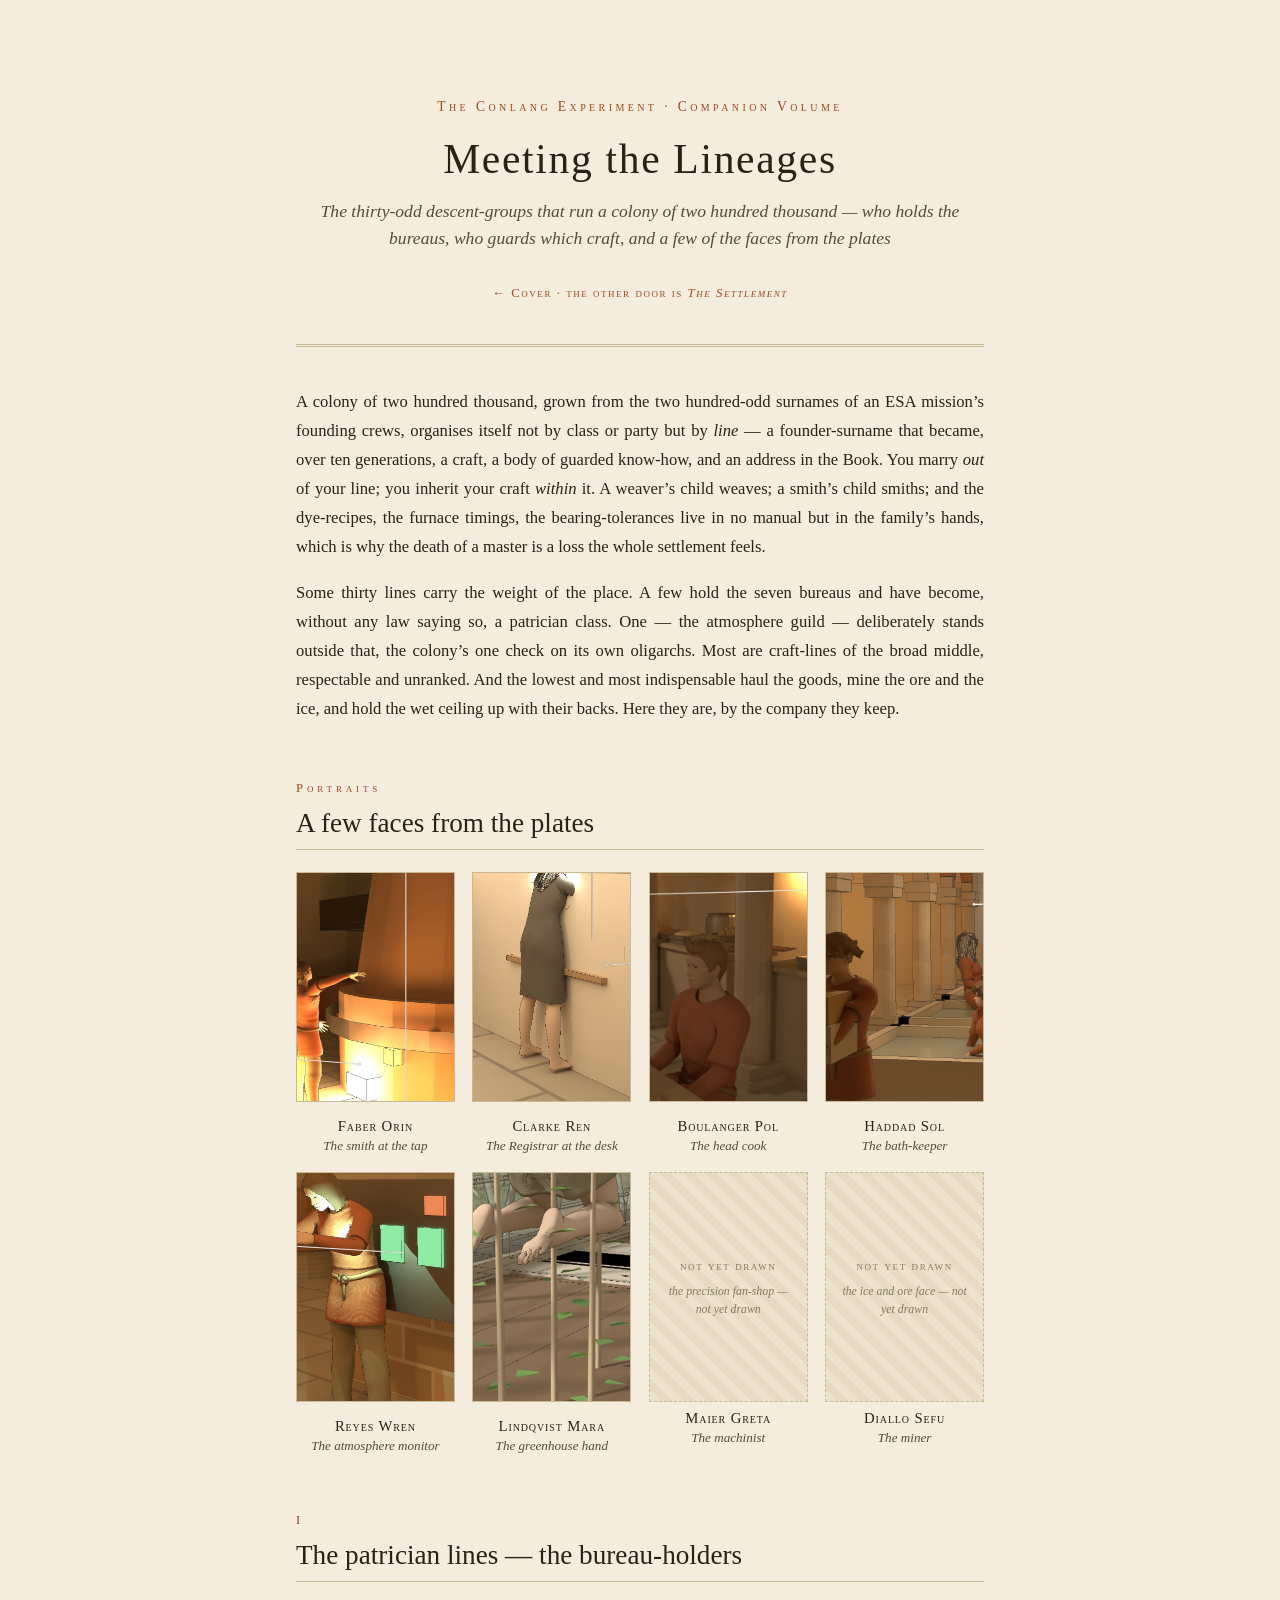
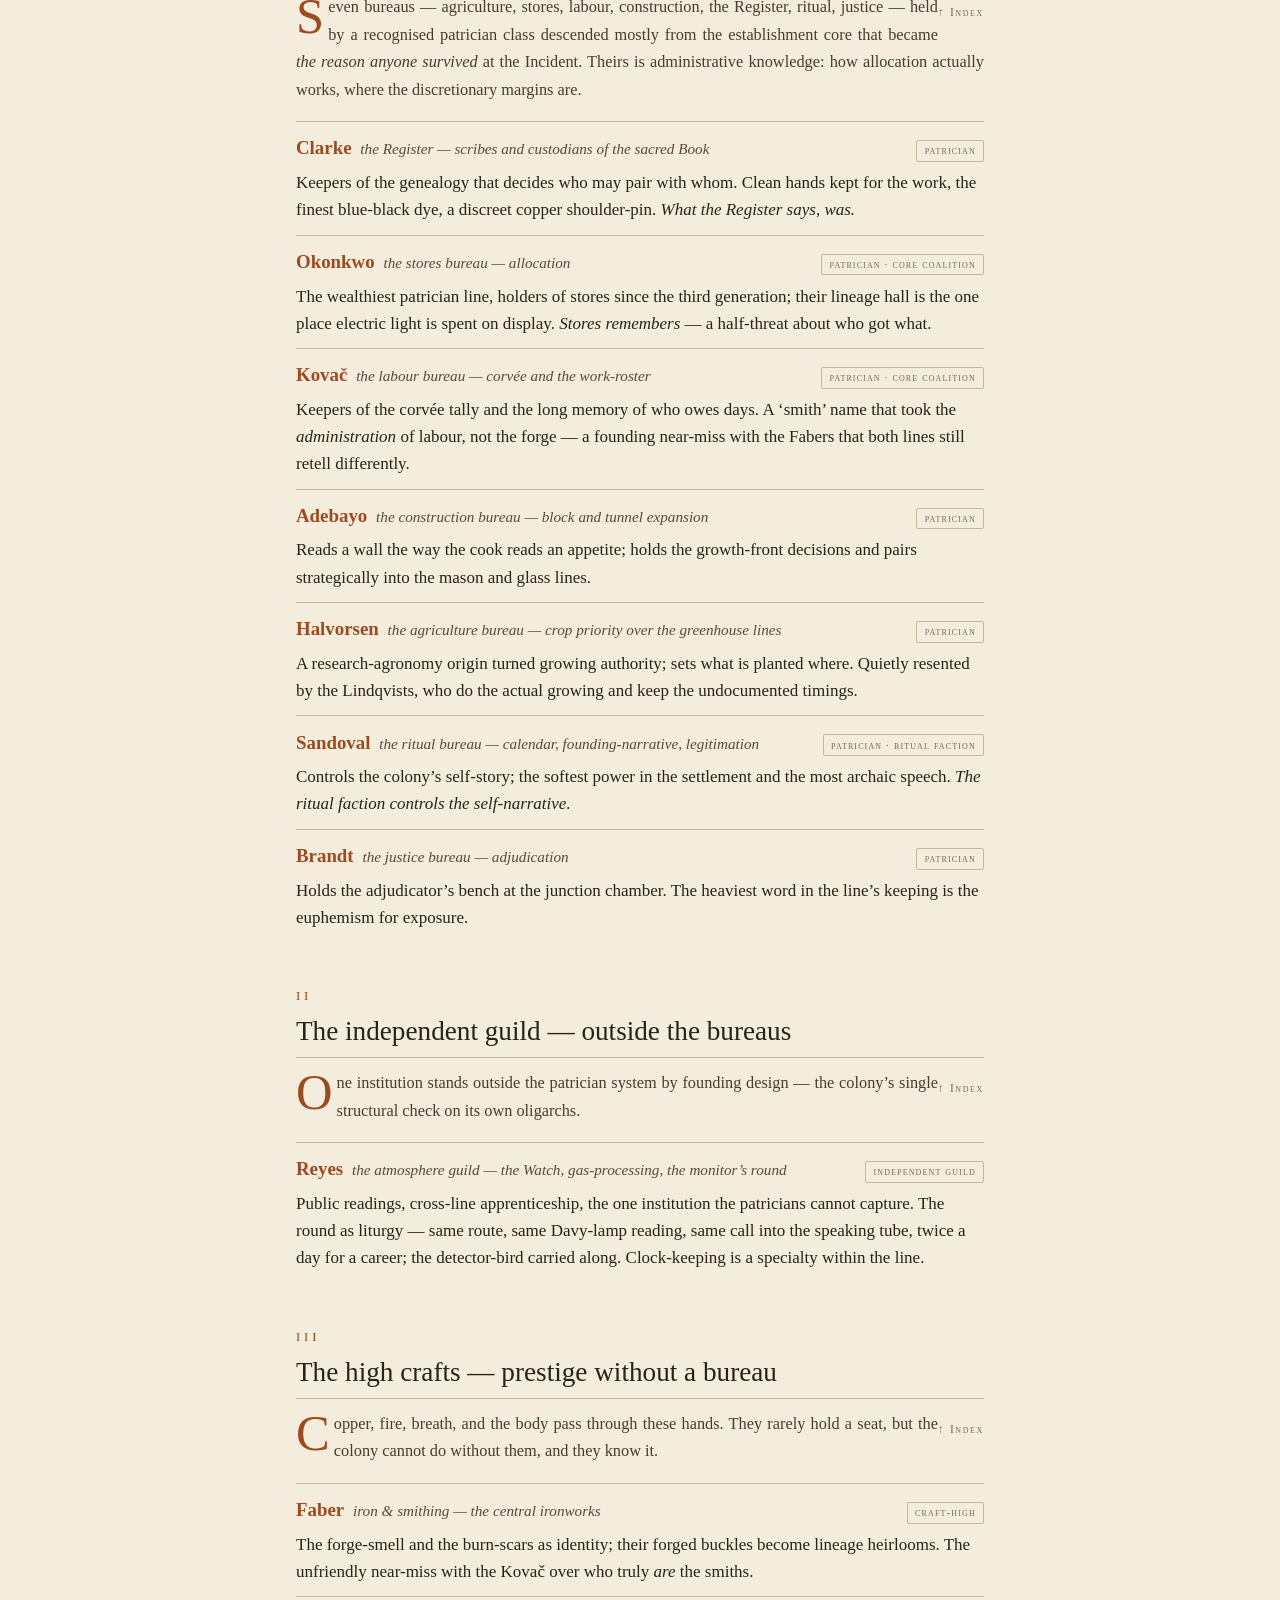
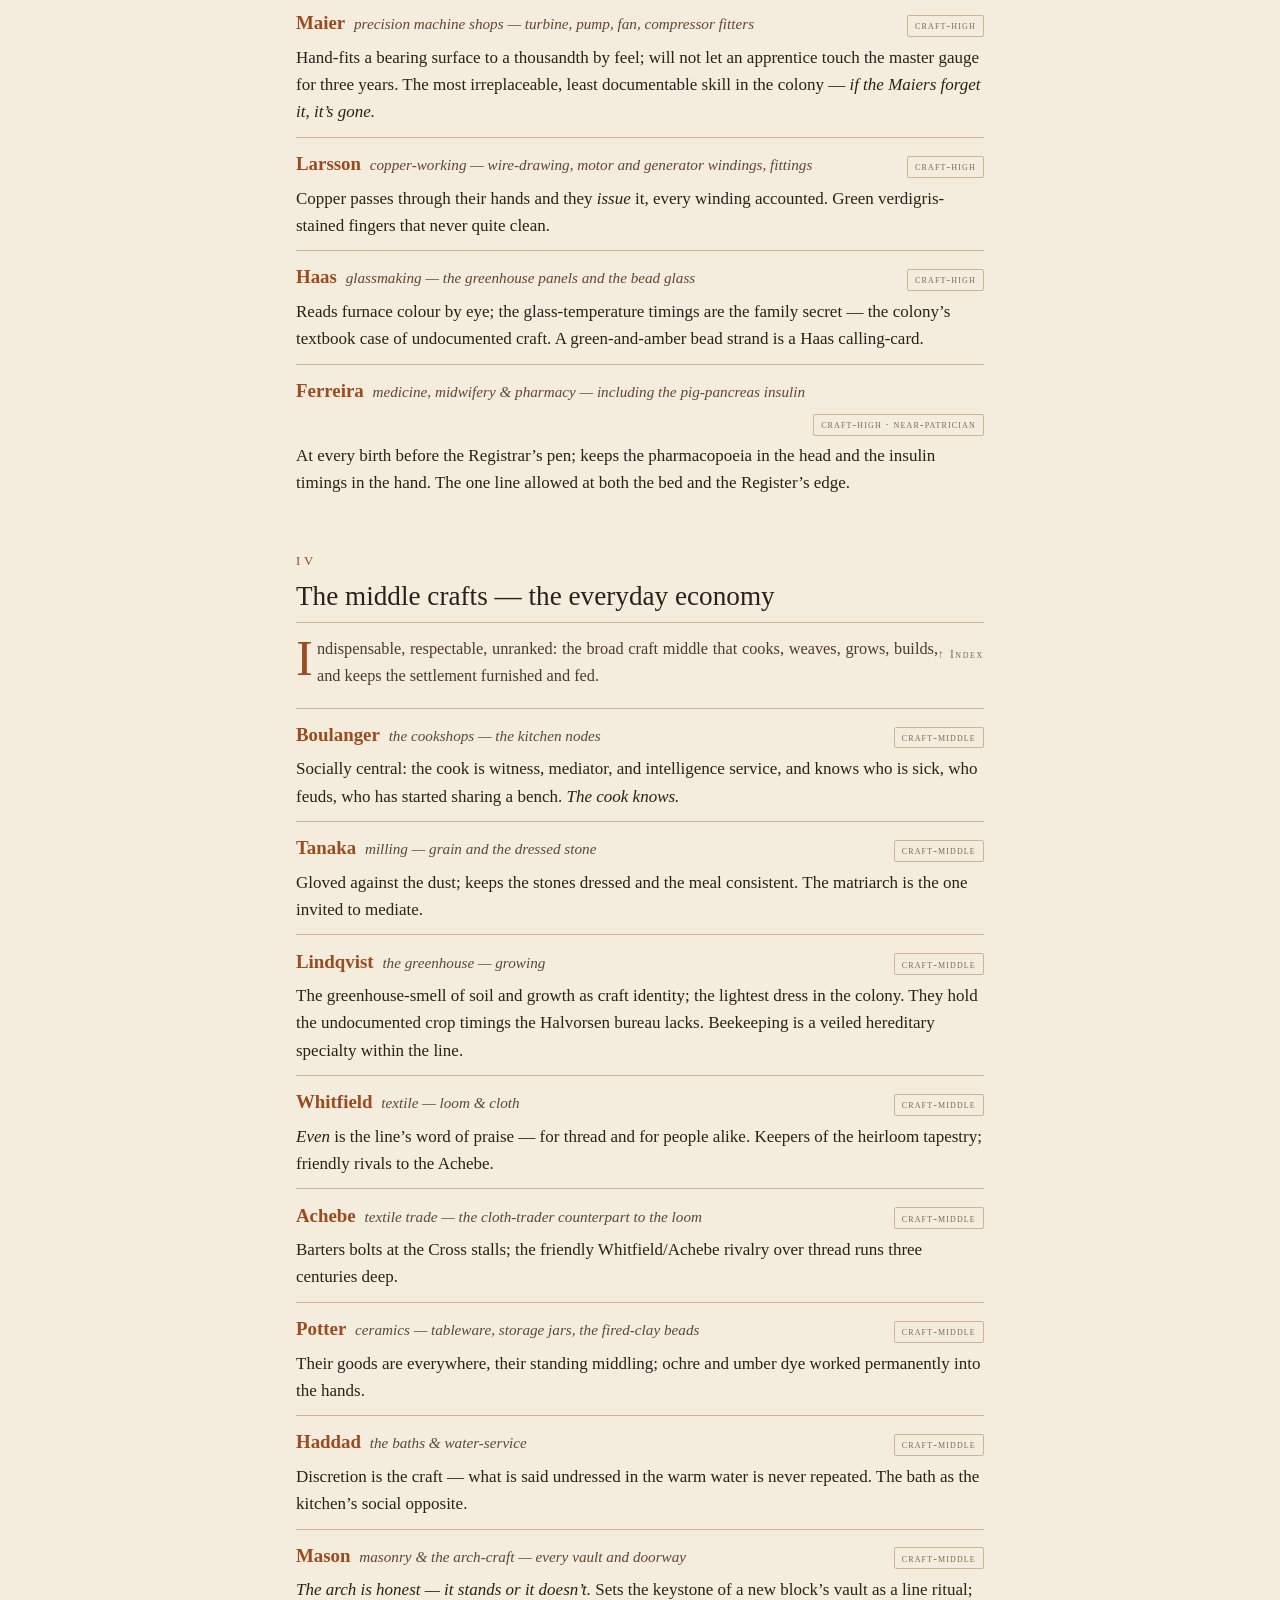
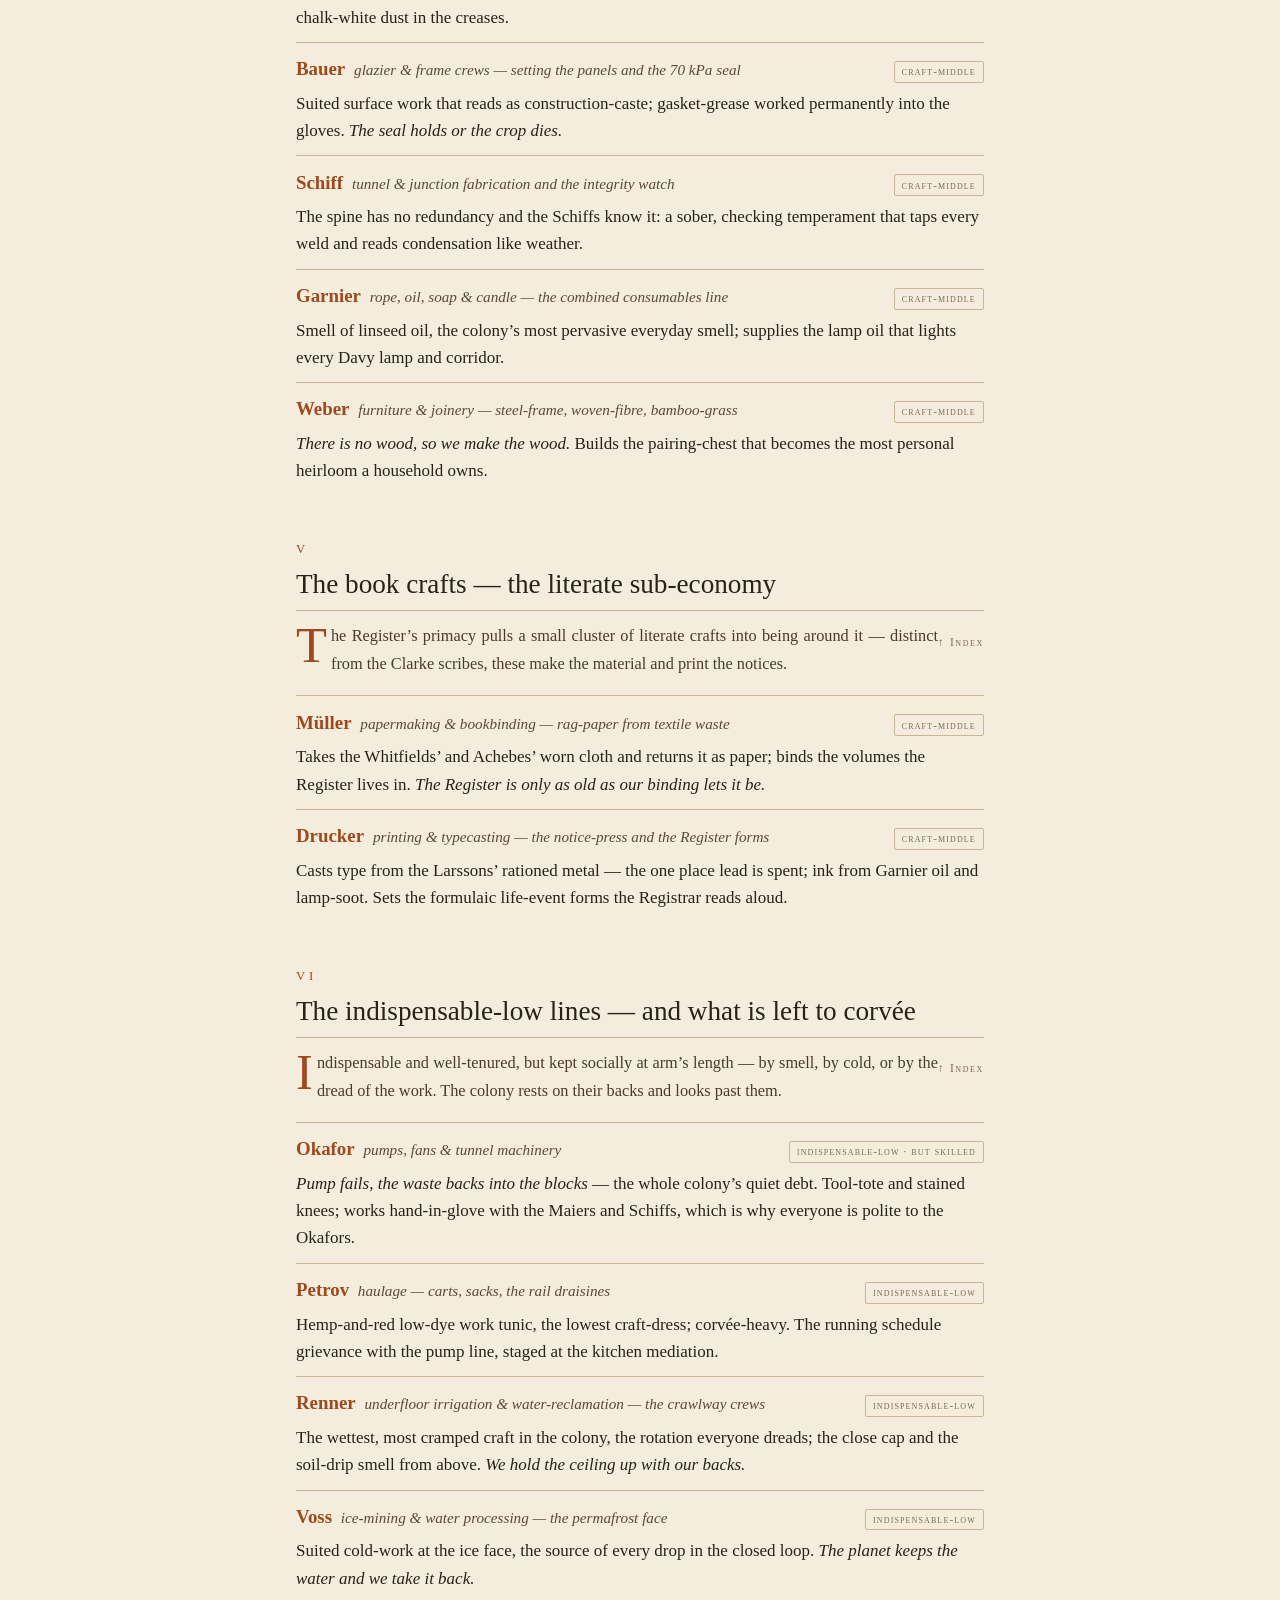
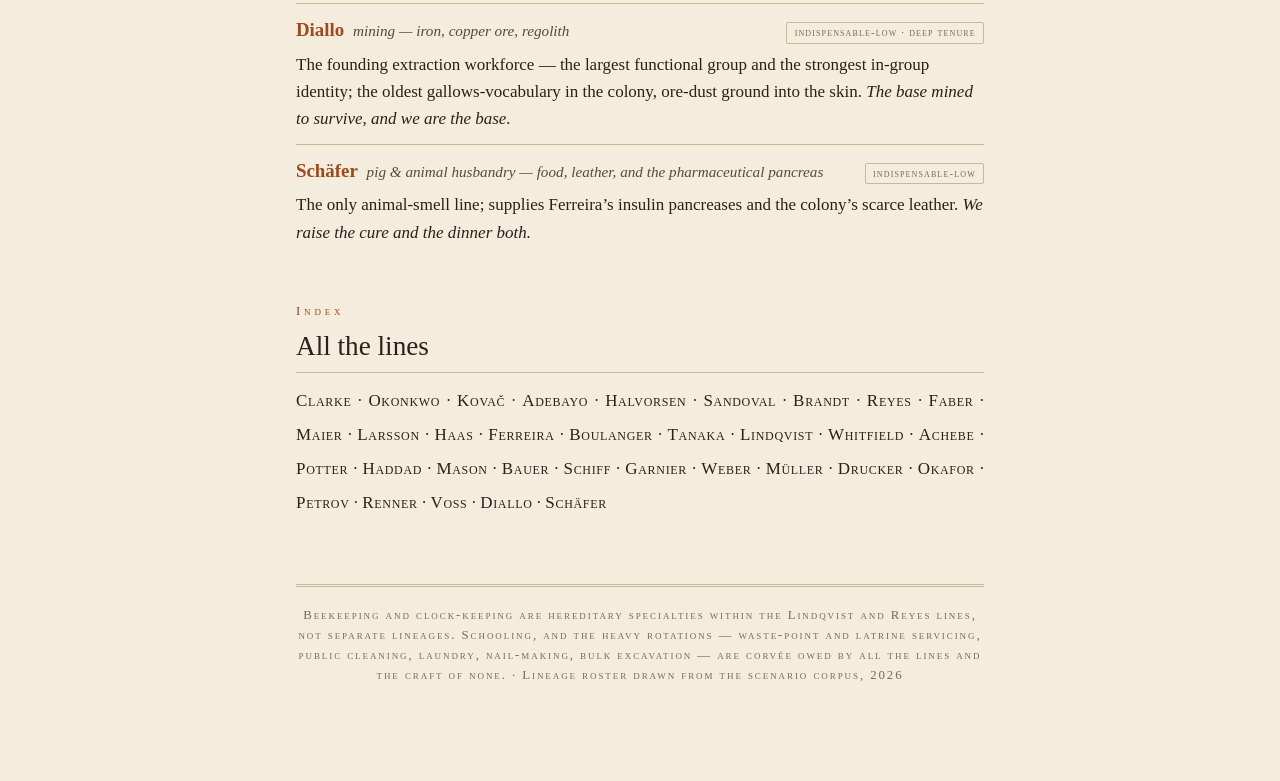
==== lineages.html @ 7b722fbc "Publish companion volume from lang-experiment@c552abb07cc1bf0b703e658036f8026e878c9de9 bclewis1/lang" ====
<!DOCTYPE html>
<html lang="en">
<head>
<meta charset="utf-8">
<meta name="viewport" content="width=device-width, initial-scale=1">
<title>Meeting the Lineages</title>
<link rel="stylesheet" href="style.css">
</head>
<body>
<div class="book">
<header class="titlepage">
  <div class="series">The Conlang Experiment · Companion Volume</div>
  <h1>Meeting the Lineages</h1>
  <div class="subtitle">The thirty-odd descent-groups that run a colony of two hundred thousand — who holds the bureaus, who guards which craft, and a few of the faces from the plates</div>
  <div class="imprint"><a class="backtop-inline" href="index.html">&larr; Cover · the other door is <em>The Settlement</em></a></div>
</header>
<div class="lin-intro"><p>A colony of two hundred thousand, grown from the two hundred-odd surnames of an
ESA mission&rsquo;s founding crews, organises itself not by class or party but by
<em>line</em> — a founder-surname that became, over ten generations, a craft, a body of
guarded know-how, and an address in the Book. You marry <em>out</em> of your line; you
inherit your craft <em>within</em> it. A weaver&rsquo;s child weaves; a smith&rsquo;s child smiths;
and the dye-recipes, the furnace timings, the bearing-tolerances live in no manual
but in the family&rsquo;s hands, which is why the death of a master is a loss the whole
settlement feels.</p>
<p>Some thirty lines carry the weight of the place. A few hold the seven bureaus and
have become, without any law saying so, a patrician class. One — the atmosphere
guild — deliberately stands outside that, the colony&rsquo;s one check on its own
oligarchs. Most are craft-lines of the broad middle, respectable and unranked. And
the lowest and most indispensable haul the goods, mine the ore and the ice, and
hold the wet ceiling up with their backs. Here they are, by the company they keep.</p></div>
<h2 class="chapter" id="featured"><span class="chno">Portraits</span>
A few faces from the plates</h2>
<div class="portrait-grid">
  <figure class="portrait">
    <img src="plates/port_faber.jpg" alt="Faber Orin">
    <figcaption><span class="pname">Faber Orin</span>The smith at the tap</figcaption>
  </figure>
  <figure class="portrait">
    <img src="plates/port_clarke.jpg" alt="Clarke Ren">
    <figcaption><span class="pname">Clarke Ren</span>The Registrar at the desk</figcaption>
  </figure>
  <figure class="portrait">
    <img src="plates/port_boulanger.jpg" alt="Boulanger Pol">
    <figcaption><span class="pname">Boulanger Pol</span>The head cook</figcaption>
  </figure>
  <figure class="portrait">
    <img src="plates/port_haddad.jpg" alt="Haddad Sol">
    <figcaption><span class="pname">Haddad Sol</span>The bath-keeper</figcaption>
  </figure>
  <figure class="portrait">
    <img src="plates/port_reyes.jpg" alt="Reyes Wren">
    <figcaption><span class="pname">Reyes Wren</span>The atmosphere monitor</figcaption>
  </figure>
  <figure class="portrait">
    <img src="plates/port_lindqvist.jpg" alt="Lindqvist Mara">
    <figcaption><span class="pname">Lindqvist Mara</span>The greenhouse hand</figcaption>
  </figure>
  <figure class="portrait">
    <div class="portrait-pending">not yet drawn<span>the precision fan-shop — not yet drawn</span></div>
    <figcaption><span class="pname">Maier Greta</span>The machinist</figcaption>
  </figure>
  <figure class="portrait">
    <div class="portrait-pending">not yet drawn<span>the ice and ore face — not yet drawn</span></div>
    <figcaption><span class="pname">Diallo Sefu</span>The miner</figcaption>
  </figure>
</div>
<h2 class="chapter" id="patrician"><span class="chno">I</span>
The patrician lines — the bureau-holders</h2>
<a class="backtop" href="#contents-lin">&uarr; Index</a>
<p class="lede">Seven bureaus — agriculture, stores, labour, construction, the Register, ritual, justice — held by a recognised patrician class descended mostly from the establishment core that became <em>the reason anyone survived</em> at the Incident. Theirs is administrative knowledge: how allocation actually works, where the discretionary margins are.</p>
<dl class="lineages">
  <dt><span class="lin-name">Clarke</span>
  <span class="lin-craft">the Register — scribes and custodians of the sacred Book</span><span class="lin-standing">patrician</span></dt>
  <dd>Keepers of the genealogy that decides who may pair with whom. Clean hands kept for the work, the finest blue-black dye, a discreet copper shoulder-pin. <em>What the Register says, was.</em></dd>
  <dt><span class="lin-name">Okonkwo</span>
  <span class="lin-craft">the stores bureau — allocation</span><span class="lin-standing">patrician · core coalition</span></dt>
  <dd>The wealthiest patrician line, holders of stores since the third generation; their lineage hall is the one place electric light is spent on display. <em>Stores remembers</em> — a half-threat about who got what.</dd>
  <dt><span class="lin-name">Kovač</span>
  <span class="lin-craft">the labour bureau — corvée and the work-roster</span><span class="lin-standing">patrician · core coalition</span></dt>
  <dd>Keepers of the corvée tally and the long memory of who owes days. A &lsquo;smith&rsquo; name that took the <em>administration</em> of labour, not the forge — a founding near-miss with the Fabers that both lines still retell differently.</dd>
  <dt><span class="lin-name">Adebayo</span>
  <span class="lin-craft">the construction bureau — block and tunnel expansion</span><span class="lin-standing">patrician</span></dt>
  <dd>Reads a wall the way the cook reads an appetite; holds the growth-front decisions and pairs strategically into the mason and glass lines.</dd>
  <dt><span class="lin-name">Halvorsen</span>
  <span class="lin-craft">the agriculture bureau — crop priority over the greenhouse lines</span><span class="lin-standing">patrician</span></dt>
  <dd>A research-agronomy origin turned growing authority; sets what is planted where. Quietly resented by the Lindqvists, who do the actual growing and keep the undocumented timings.</dd>
  <dt><span class="lin-name">Sandoval</span>
  <span class="lin-craft">the ritual bureau — calendar, founding-narrative, legitimation</span><span class="lin-standing">patrician · ritual faction</span></dt>
  <dd>Controls the colony&rsquo;s self-story; the softest power in the settlement and the most archaic speech. <em>The ritual faction controls the self-narrative.</em></dd>
  <dt><span class="lin-name">Brandt</span>
  <span class="lin-craft">the justice bureau — adjudication</span><span class="lin-standing">patrician</span></dt>
  <dd>Holds the adjudicator&rsquo;s bench at the junction chamber. The heaviest word in the line&rsquo;s keeping is the euphemism for exposure.</dd>
</dl>
<h2 class="chapter" id="guild"><span class="chno">II</span>
The independent guild — outside the bureaus</h2>
<a class="backtop" href="#contents-lin">&uarr; Index</a>
<p class="lede">One institution stands outside the patrician system by founding design — the colony&rsquo;s single structural check on its own oligarchs.</p>
<dl class="lineages">
  <dt><span class="lin-name">Reyes</span>
  <span class="lin-craft">the atmosphere guild — the Watch, gas-processing, the monitor&rsquo;s round</span><span class="lin-standing">independent guild</span></dt>
  <dd>Public readings, cross-line apprenticeship, the one institution the patricians cannot capture. The round as liturgy — same route, same Davy-lamp reading, same call into the speaking tube, twice a day for a career; the detector-bird carried along. Clock-keeping is a specialty within the line.</dd>
</dl>
<h2 class="chapter" id="high"><span class="chno">III</span>
The high crafts — prestige without a bureau</h2>
<a class="backtop" href="#contents-lin">&uarr; Index</a>
<p class="lede">Copper, fire, breath, and the body pass through these hands. They rarely hold a seat, but the colony cannot do without them, and they know it.</p>
<dl class="lineages">
  <dt><span class="lin-name">Faber</span>
  <span class="lin-craft">iron &amp; smithing — the central ironworks</span><span class="lin-standing">craft-high</span></dt>
  <dd>The forge-smell and the burn-scars as identity; their forged buckles become lineage heirlooms. The unfriendly near-miss with the Kovač over who truly <em>are</em> the smiths.</dd>
  <dt><span class="lin-name">Maier</span>
  <span class="lin-craft">precision machine shops — turbine, pump, fan, compressor fitters</span><span class="lin-standing">craft-high</span></dt>
  <dd>Hand-fits a bearing surface to a thousandth by feel; will not let an apprentice touch the master gauge for three years. The most irreplaceable, least documentable skill in the colony — <em>if the Maiers forget it, it&rsquo;s gone.</em></dd>
  <dt><span class="lin-name">Larsson</span>
  <span class="lin-craft">copper-working — wire-drawing, motor and generator windings, fittings</span><span class="lin-standing">craft-high</span></dt>
  <dd>Copper passes through their hands and they <em>issue</em> it, every winding accounted. Green verdigris-stained fingers that never quite clean.</dd>
  <dt><span class="lin-name">Haas</span>
  <span class="lin-craft">glassmaking — the greenhouse panels and the bead glass</span><span class="lin-standing">craft-high</span></dt>
  <dd>Reads furnace colour by eye; the glass-temperature timings are the family secret — the colony&rsquo;s textbook case of undocumented craft. A green-and-amber bead strand is a Haas calling-card.</dd>
  <dt><span class="lin-name">Ferreira</span>
  <span class="lin-craft">medicine, midwifery &amp; pharmacy — including the pig-pancreas insulin</span><span class="lin-standing">craft-high · near-patrician</span></dt>
  <dd>At every birth before the Registrar&rsquo;s pen; keeps the pharmacopoeia in the head and the insulin timings in the hand. The one line allowed at both the bed and the Register&rsquo;s edge.</dd>
</dl>
<h2 class="chapter" id="middle"><span class="chno">IV</span>
The middle crafts — the everyday economy</h2>
<a class="backtop" href="#contents-lin">&uarr; Index</a>
<p class="lede">Indispensable, respectable, unranked: the broad craft middle that cooks, weaves, grows, builds, and keeps the settlement furnished and fed.</p>
<dl class="lineages">
  <dt><span class="lin-name">Boulanger</span>
  <span class="lin-craft">the cookshops — the kitchen nodes</span><span class="lin-standing">craft-middle</span></dt>
  <dd>Socially central: the cook is witness, mediator, and intelligence service, and knows who is sick, who feuds, who has started sharing a bench. <em>The cook knows.</em></dd>
  <dt><span class="lin-name">Tanaka</span>
  <span class="lin-craft">milling — grain and the dressed stone</span><span class="lin-standing">craft-middle</span></dt>
  <dd>Gloved against the dust; keeps the stones dressed and the meal consistent. The matriarch is the one invited to mediate.</dd>
  <dt><span class="lin-name">Lindqvist</span>
  <span class="lin-craft">the greenhouse — growing</span><span class="lin-standing">craft-middle</span></dt>
  <dd>The greenhouse-smell of soil and growth as craft identity; the lightest dress in the colony. They hold the undocumented crop timings the Halvorsen bureau lacks. Beekeeping is a veiled hereditary specialty within the line.</dd>
  <dt><span class="lin-name">Whitfield</span>
  <span class="lin-craft">textile — loom &amp; cloth</span><span class="lin-standing">craft-middle</span></dt>
  <dd><em>Even</em> is the line&rsquo;s word of praise — for thread and for people alike. Keepers of the heirloom tapestry; friendly rivals to the Achebe.</dd>
  <dt><span class="lin-name">Achebe</span>
  <span class="lin-craft">textile trade — the cloth-trader counterpart to the loom</span><span class="lin-standing">craft-middle</span></dt>
  <dd>Barters bolts at the Cross stalls; the friendly Whitfield/Achebe rivalry over thread runs three centuries deep.</dd>
  <dt><span class="lin-name">Potter</span>
  <span class="lin-craft">ceramics — tableware, storage jars, the fired-clay beads</span><span class="lin-standing">craft-middle</span></dt>
  <dd>Their goods are everywhere, their standing middling; ochre and umber dye worked permanently into the hands.</dd>
  <dt><span class="lin-name">Haddad</span>
  <span class="lin-craft">the baths &amp; water-service</span><span class="lin-standing">craft-middle</span></dt>
  <dd>Discretion is the craft — what is said undressed in the warm water is never repeated. The bath as the kitchen&rsquo;s social opposite.</dd>
  <dt><span class="lin-name">Mason</span>
  <span class="lin-craft">masonry &amp; the arch-craft — every vault and doorway</span><span class="lin-standing">craft-middle</span></dt>
  <dd><em>The arch is honest — it stands or it doesn&rsquo;t.</em> Sets the keystone of a new block&rsquo;s vault as a line ritual; chalk-white dust in the creases.</dd>
  <dt><span class="lin-name">Bauer</span>
  <span class="lin-craft">glazier &amp; frame crews — setting the panels and the 70 kPa seal</span><span class="lin-standing">craft-middle</span></dt>
  <dd>Suited surface work that reads as construction-caste; gasket-grease worked permanently into the gloves. <em>The seal holds or the crop dies.</em></dd>
  <dt><span class="lin-name">Schiff</span>
  <span class="lin-craft">tunnel &amp; junction fabrication and the integrity watch</span><span class="lin-standing">craft-middle</span></dt>
  <dd>The spine has no redundancy and the Schiffs know it: a sober, checking temperament that taps every weld and reads condensation like weather.</dd>
  <dt><span class="lin-name">Garnier</span>
  <span class="lin-craft">rope, oil, soap &amp; candle — the combined consumables line</span><span class="lin-standing">craft-middle</span></dt>
  <dd>Smell of linseed oil, the colony&rsquo;s most pervasive everyday smell; supplies the lamp oil that lights every Davy lamp and corridor.</dd>
  <dt><span class="lin-name">Weber</span>
  <span class="lin-craft">furniture &amp; joinery — steel-frame, woven-fibre, bamboo-grass</span><span class="lin-standing">craft-middle</span></dt>
  <dd><em>There is no wood, so we make the wood.</em> Builds the pairing-chest that becomes the most personal heirloom a household owns.</dd>
</dl>
<h2 class="chapter" id="book"><span class="chno">V</span>
The book crafts — the literate sub-economy</h2>
<a class="backtop" href="#contents-lin">&uarr; Index</a>
<p class="lede">The Register&rsquo;s primacy pulls a small cluster of literate crafts into being around it — distinct from the Clarke scribes, these make the material and print the notices.</p>
<dl class="lineages">
  <dt><span class="lin-name">Müller</span>
  <span class="lin-craft">papermaking &amp; bookbinding — rag-paper from textile waste</span><span class="lin-standing">craft-middle</span></dt>
  <dd>Takes the Whitfields&rsquo; and Achebes&rsquo; worn cloth and returns it as paper; binds the volumes the Register lives in. <em>The Register is only as old as our binding lets it be.</em></dd>
  <dt><span class="lin-name">Drucker</span>
  <span class="lin-craft">printing &amp; typecasting — the notice-press and the Register forms</span><span class="lin-standing">craft-middle</span></dt>
  <dd>Casts type from the Larssons&rsquo; rationed metal — the one place lead is spent; ink from Garnier oil and lamp-soot. Sets the formulaic life-event forms the Registrar reads aloud.</dd>
</dl>
<h2 class="chapter" id="low"><span class="chno">VI</span>
The indispensable-low lines — and what is left to corvée</h2>
<a class="backtop" href="#contents-lin">&uarr; Index</a>
<p class="lede">Indispensable and well-tenured, but kept socially at arm&rsquo;s length — by smell, by cold, or by the dread of the work. The colony rests on their backs and looks past them.</p>
<dl class="lineages">
  <dt><span class="lin-name">Okafor</span>
  <span class="lin-craft">pumps, fans &amp; tunnel machinery</span><span class="lin-standing">indispensable-low · but skilled</span></dt>
  <dd><em>Pump fails, the waste backs into the blocks</em> — the whole colony&rsquo;s quiet debt. Tool-tote and stained knees; works hand-in-glove with the Maiers and Schiffs, which is why everyone is polite to the Okafors.</dd>
  <dt><span class="lin-name">Petrov</span>
  <span class="lin-craft">haulage — carts, sacks, the rail draisines</span><span class="lin-standing">indispensable-low</span></dt>
  <dd>Hemp-and-red low-dye work tunic, the lowest craft-dress; corvée-heavy. The running schedule grievance with the pump line, staged at the kitchen mediation.</dd>
  <dt><span class="lin-name">Renner</span>
  <span class="lin-craft">underfloor irrigation &amp; water-reclamation — the crawlway crews</span><span class="lin-standing">indispensable-low</span></dt>
  <dd>The wettest, most cramped craft in the colony, the rotation everyone dreads; the close cap and the soil-drip smell from above. <em>We hold the ceiling up with our backs.</em></dd>
  <dt><span class="lin-name">Voss</span>
  <span class="lin-craft">ice-mining &amp; water processing — the permafrost face</span><span class="lin-standing">indispensable-low</span></dt>
  <dd>Suited cold-work at the ice face, the source of every drop in the closed loop. <em>The planet keeps the water and we take it back.</em></dd>
  <dt><span class="lin-name">Diallo</span>
  <span class="lin-craft">mining — iron, copper ore, regolith</span><span class="lin-standing">indispensable-low · deep tenure</span></dt>
  <dd>The founding extraction workforce — the largest functional group and the strongest in-group identity; the oldest gallows-vocabulary in the colony, ore-dust ground into the skin. <em>The base mined to survive, and we are the base.</em></dd>
  <dt><span class="lin-name">Schäfer</span>
  <span class="lin-craft">pig &amp; animal husbandry — food, leather, and the pharmaceutical pancreas</span><span class="lin-standing">indispensable-low</span></dt>
  <dd>The only animal-smell line; supplies Ferreira&rsquo;s insulin pancreases and the colony&rsquo;s scarce leather. <em>We raise the cure and the dinner both.</em></dd>
</dl>
<h2 class="chapter" id="contents-lin"><span class="chno">Index</span>
All the lines</h2>
<p class="lin-index"><a href="#patrician">Clarke</a> &middot; <a href="#patrician">Okonkwo</a> &middot; <a href="#patrician">Kovač</a> &middot; <a href="#patrician">Adebayo</a> &middot; <a href="#patrician">Halvorsen</a> &middot; <a href="#patrician">Sandoval</a> &middot; <a href="#patrician">Brandt</a> &middot; <a href="#guild">Reyes</a> &middot; <a href="#high">Faber</a> &middot; <a href="#high">Maier</a> &middot; <a href="#high">Larsson</a> &middot; <a href="#high">Haas</a> &middot; <a href="#high">Ferreira</a> &middot; <a href="#middle">Boulanger</a> &middot; <a href="#middle">Tanaka</a> &middot; <a href="#middle">Lindqvist</a> &middot; <a href="#middle">Whitfield</a> &middot; <a href="#middle">Achebe</a> &middot; <a href="#middle">Potter</a> &middot; <a href="#middle">Haddad</a> &middot; <a href="#middle">Mason</a> &middot; <a href="#middle">Bauer</a> &middot; <a href="#middle">Schiff</a> &middot; <a href="#middle">Garnier</a> &middot; <a href="#middle">Weber</a> &middot; <a href="#book">Müller</a> &middot; <a href="#book">Drucker</a> &middot; <a href="#low">Okafor</a> &middot; <a href="#low">Petrov</a> &middot; <a href="#low">Renner</a> &middot; <a href="#low">Voss</a> &middot; <a href="#low">Diallo</a> &middot; <a href="#low">Schäfer</a></p>
<footer class="colophon">Beekeeping and clock-keeping are hereditary specialties within the Lindqvist and Reyes lines, not separate lineages. Schooling, and the heavy rotations — waste-point and latrine servicing, public cleaning, laundry, nail-making, bulk excavation — are corvée owed by all the lines and the craft of none. · Lineage roster drawn from the scenario corpus, 2026</footer>

</div>
</body>
</html>
---- style.css ----
/* The Settlement — an informational book. Period typography after the
   mid-century educational volumes the render plates imitate. */

:root {
  --paper: #f4ecdc;
  --ink: #2b2118;
  --rust: #9c4a1e;
  --amber: #c87f2f;
  --rule: #c9b896;
}

* { box-sizing: border-box; }

body {
  background: var(--paper);
  color: var(--ink);
  font-family: Georgia, 'Times New Roman', serif;
  font-size: 17px;
  line-height: 1.55;
  margin: 0;
}

.book {
  max-width: 46rem;
  margin: 0 auto;
  padding: 3rem 1.5rem 6rem;
}

header.titlepage {
  text-align: center;
  border-bottom: 3px double var(--rule);
  padding: 3rem 0 2.5rem;
  margin-bottom: 2.5rem;
}
header.titlepage .series {
  font-variant: small-caps;
  letter-spacing: 0.25em;
  color: var(--rust);
  font-size: 0.85rem;
}
header.titlepage h1 {
  font-size: 2.6rem;
  letter-spacing: 0.04em;
  margin: 0.6rem 0 0.4rem;
  font-weight: normal;
}
header.titlepage .subtitle {
  font-style: italic;
  font-size: 1.1rem;
  color: #5a4a38;
}
header.titlepage .imprint {
  margin-top: 2rem;
  font-size: 0.8rem;
  font-variant: small-caps;
  letter-spacing: 0.18em;
  color: #7a6a55;
}

nav.toc {
  border: 1px solid var(--rule);
  padding: 1.2rem 2rem;
  margin-bottom: 3rem;
  background: #f9f3e6;
}
nav.toc h2 {
  font-variant: small-caps;
  letter-spacing: 0.2em;
  font-size: 0.95rem;
  margin: 0 0 0.6rem;
  font-weight: normal;
  text-align: center;
}
nav.toc ol { margin: 0; padding-left: 1.4rem; }
nav.toc a { color: var(--ink); text-decoration: none; }
nav.toc a:hover { color: var(--rust); }

h2.chapter {
  font-size: 1.7rem;
  font-weight: normal;
  margin: 3.5rem 0 0.3rem;
  border-bottom: 1px solid var(--rule);
  padding-bottom: 0.3rem;
}
h2.chapter .chno {
  font-variant: small-caps;
  display: block;
  font-size: 0.8rem;
  letter-spacing: 0.3em;
  color: var(--rust);
  margin-bottom: 0.2rem;
}
h3 { font-size: 1.15rem; font-weight: normal; font-style: italic;
     margin: 1.8rem 0 0.4rem; }

p { text-align: justify; hyphens: auto; margin: 0.7rem 0; }
p.lede:first-letter {
  font-size: 3.1em;
  float: left;
  line-height: 0.85;
  padding: 0.04em 0.08em 0 0;
  color: var(--rust);
}

figure.plate {
  margin: 2rem -3rem;
  text-align: center;
}
@media (max-width: 56rem) { figure.plate { margin: 2rem 0; } }
figure.plate img {
  width: 100%;
  border: 1px solid var(--rule);
  box-shadow: 0 2px 14px rgba(60, 40, 20, 0.18);
}
figure.plate figcaption {
  font-size: 0.82rem;
  font-variant: small-caps;
  letter-spacing: 0.12em;
  margin-top: 0.6rem;
  color: #5a4a38;
}
figure.plate figcaption .plno { color: var(--rust); }

aside.margin {
  border-left: 3px solid var(--amber);
  background: #f9f3e6;
  padding: 0.8rem 1.2rem;
  margin: 1.4rem 0;
  font-size: 0.92rem;
}
aside.margin .asidehead {
  font-variant: small-caps;
  letter-spacing: 0.15em;
  color: var(--rust);
  display: block;
  margin-bottom: 0.3rem;
}

dl.gloss dt {
  font-weight: bold;
  margin-top: 0.7rem;
}
dl.gloss dd {
  margin-left: 1.2rem;
  font-size: 0.95rem;
}
dl.gloss dd .src {
  font-size: 0.8rem;
  font-variant: small-caps;
  color: #7a6a55;
}

table.folk {
  width: 100%;
  border-collapse: collapse;
  font-size: 0.92rem;
  margin: 1rem 0;
}
table.folk th, table.folk td {
  border: 1px solid var(--rule);
  padding: 0.45rem 0.7rem;
  text-align: left;
  vertical-align: top;
}
table.folk th {
  font-variant: small-caps;
  letter-spacing: 0.08em;
  font-weight: normal;
  background: #ede3cd;
}

footer.colophon {
  margin-top: 4rem;
  border-top: 3px double var(--rule);
  padding-top: 1.2rem;
  font-size: 0.8rem;
  text-align: center;
  font-variant: small-caps;
  letter-spacing: 0.15em;
  color: #7a6a55;
}

/* ---- the contents landing: chapter cards ---- */
.contents-lead {
  font-style: italic;
  color: #5a4a38;
  text-align: center;
  margin: 0 auto 1.8rem;
  max-width: 34rem;
}
.contents-grid {
  display: grid;
  grid-template-columns: repeat(auto-fill, minmax(14.5rem, 1fr));
  gap: 1.5rem;
  margin: 1.5rem 0 2rem;
}
.chapter-card {
  display: block;
  text-decoration: none;
  color: var(--ink);
  border: 1px solid var(--rule);
  background: #f9f3e6;
  box-shadow: 0 2px 14px rgba(60, 40, 20, 0.14);
  transition: transform 0.15s ease, box-shadow 0.15s ease;
  overflow: hidden;
}
.chapter-card:hover {
  transform: translateY(-3px);
  box-shadow: 0 7px 24px rgba(60, 40, 20, 0.28);
}
.chapter-card .card-img {
  width: 100%;
  height: 9.5rem;
  object-fit: cover;
  object-position: center 42%;
  display: block;
  border-bottom: 1px solid var(--rule);
  filter: saturate(1.04);
}
.chapter-card .card-body { padding: 0.7rem 1rem 0.95rem; }
.chapter-card .card-chno {
  font-variant: small-caps;
  letter-spacing: 0.22em;
  font-size: 0.72rem;
  color: var(--rust);
}
.chapter-card .card-title {
  font-size: 1.1rem;
  margin: 0.1rem 0 0.3rem;
}
.chapter-card .card-teaser {
  font-style: italic;
  font-size: 0.87rem;
  color: #5a4a38;
  line-height: 1.4;
  margin: 0;
}
.chapter-card .card-explore {
  display: inline-block;
  margin-top: 0.6rem;
  font-variant: small-caps;
  letter-spacing: 0.12em;
  font-size: 0.78rem;
  color: var(--rust);
}
.chapter-card:hover .card-explore { text-decoration: underline; }

.backtop {
  float: right;
  font-variant: small-caps;
  letter-spacing: 0.14em;
  font-size: 0.72rem;
  color: #7a6a55;
  text-decoration: none;
  margin-top: 1.1rem;
}
.backtop:hover { color: var(--rust); }

/* ===================================================== Meeting the Lineages */
.lin-intro {
  font-size: 1.04rem;
  line-height: 1.75;
  margin: 1.6rem 0 2.2rem;
}
.lin-intro p { margin: 0 0 1rem; }

.backtop-inline {
  font-variant: small-caps;
  letter-spacing: 0.12em;
  font-size: 0.8rem;
  color: var(--rust);
  text-decoration: none;
}
.backtop-inline:hover { text-decoration: underline; }

/* featured-individual portraits */
.portrait-grid {
  display: grid;
  grid-template-columns: repeat(auto-fill, minmax(150px, 1fr));
  gap: 1.1rem;
  margin: 1.4rem 0 2rem;
}
figure.portrait { margin: 0; text-align: center; }
figure.portrait img {
  width: 100%;
  height: 230px;
  object-fit: cover;
  object-position: 50% 30%;
  border: 1px solid var(--rule);
  background: #1c1712;
  filter: saturate(1.04);
}
figure.portrait .portrait-pending {
  display: flex;
  flex-direction: column;
  align-items: center;
  justify-content: center;
  height: 230px;
  border: 1px dashed var(--rule);
  background: repeating-linear-gradient(45deg, #ece2cd, #ece2cd 8px, #e6dbc2 8px, #e6dbc2 16px);
  color: #8a7a62;
  font-variant: small-caps;
  letter-spacing: 0.12em;
  font-size: 0.82rem;
}
figure.portrait .portrait-pending span {
  font-variant: normal;
  letter-spacing: 0;
  font-style: italic;
  font-size: 0.74rem;
  margin-top: 0.35rem;
  max-width: 80%;
}
figure.portrait figcaption {
  margin-top: 0.4rem;
  font-size: 0.82rem;
  font-style: italic;
  color: #5a4a38;
  line-height: 1.35;
}
figure.portrait .pname {
  display: block;
  font-style: normal;
  font-variant: small-caps;
  letter-spacing: 0.06em;
  font-size: 0.92rem;
  color: var(--ink);
}

/* the lineage roster */
p.lede { font-size: 1.02rem; line-height: 1.7; color: #4a3c2c; }
dl.lineages { margin: 1.1rem 0 2rem; }
dl.lineages dt {
  border-top: 1px solid var(--rule);
  padding-top: 0.7rem;
  margin-top: 0.7rem;
  display: flex;
  flex-wrap: wrap;
  align-items: baseline;
  gap: 0.55rem;
}
dl.lineages .lin-name {
  font-size: 1.18rem;
  font-weight: bold;
  color: var(--rust);
}
dl.lineages .lin-craft {
  font-style: italic;
  color: #5a4a38;
  font-size: 0.95rem;
}
dl.lineages .lin-standing {
  margin-left: auto;
  font-variant: small-caps;
  letter-spacing: 0.1em;
  font-size: 0.7rem;
  color: #7a6a55;
  border: 1px solid var(--rule);
  border-radius: 2px;
  padding: 0.08rem 0.45rem;
  white-space: nowrap;
}
dl.lineages dd {
  margin: 0.4rem 0 0;
  line-height: 1.6;
}

.lin-index { line-height: 2; }
.lin-index a {
  color: var(--ink);
  text-decoration: none;
  font-variant: small-caps;
  letter-spacing: 0.04em;
}
.lin-index a:hover { color: var(--rust); }

/* ===================================================== Cover / landing page */
.titlepage.cover { margin-bottom: 1rem; }
.titlepage.cover h1 { letter-spacing: 0.16em; }
.landing-grid {
  grid-template-columns: repeat(auto-fit, minmax(18rem, 1fr));
  max-width: 52rem;
  margin-left: auto;
  margin-right: auto;
}
.landing-grid .chapter-card .card-img { height: 13rem; }
.landing-grid .chapter-card .card-title { font-size: 1.5rem; }
.landing-grid .chapter-card .card-teaser { font-size: 0.92rem; }
.landing-grid .chapter-card:hover {
  transform: translateY(-3px);
  box-shadow: 0 6px 22px rgba(60, 40, 20, 0.2);
}
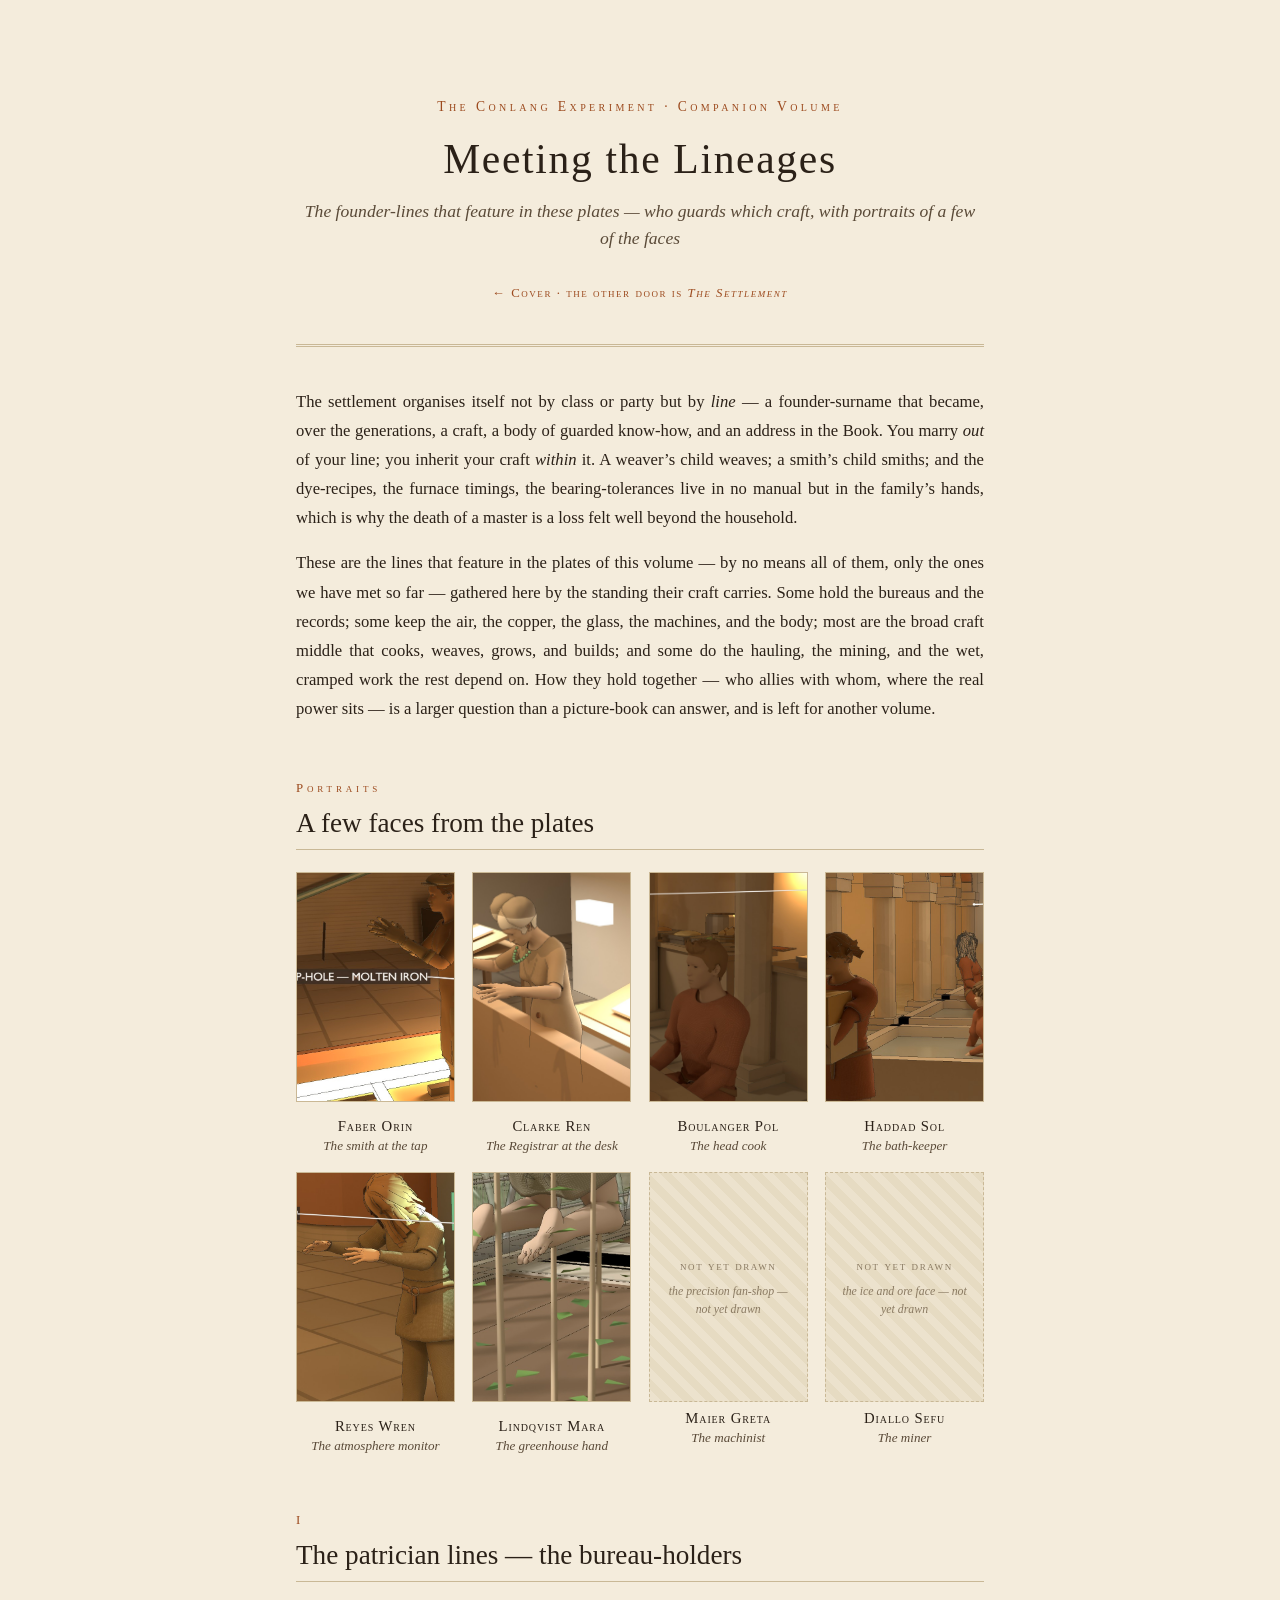
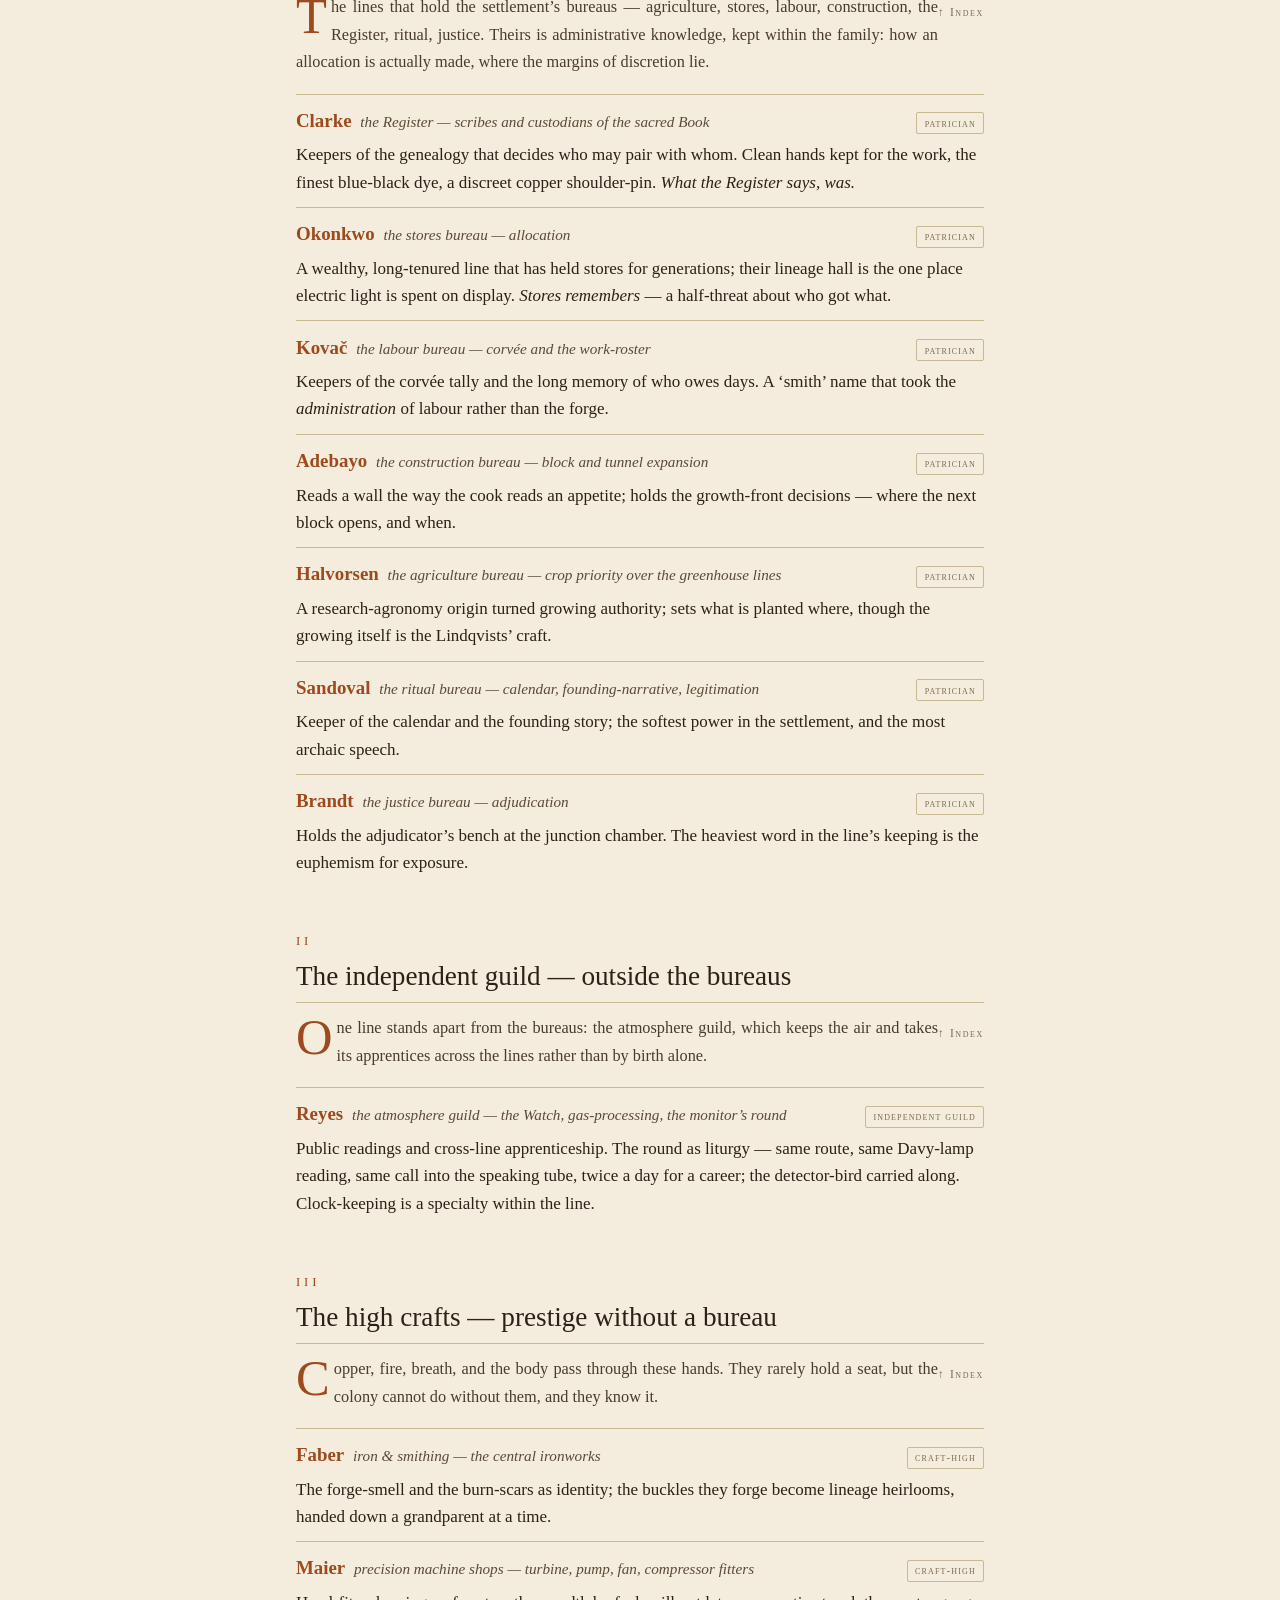
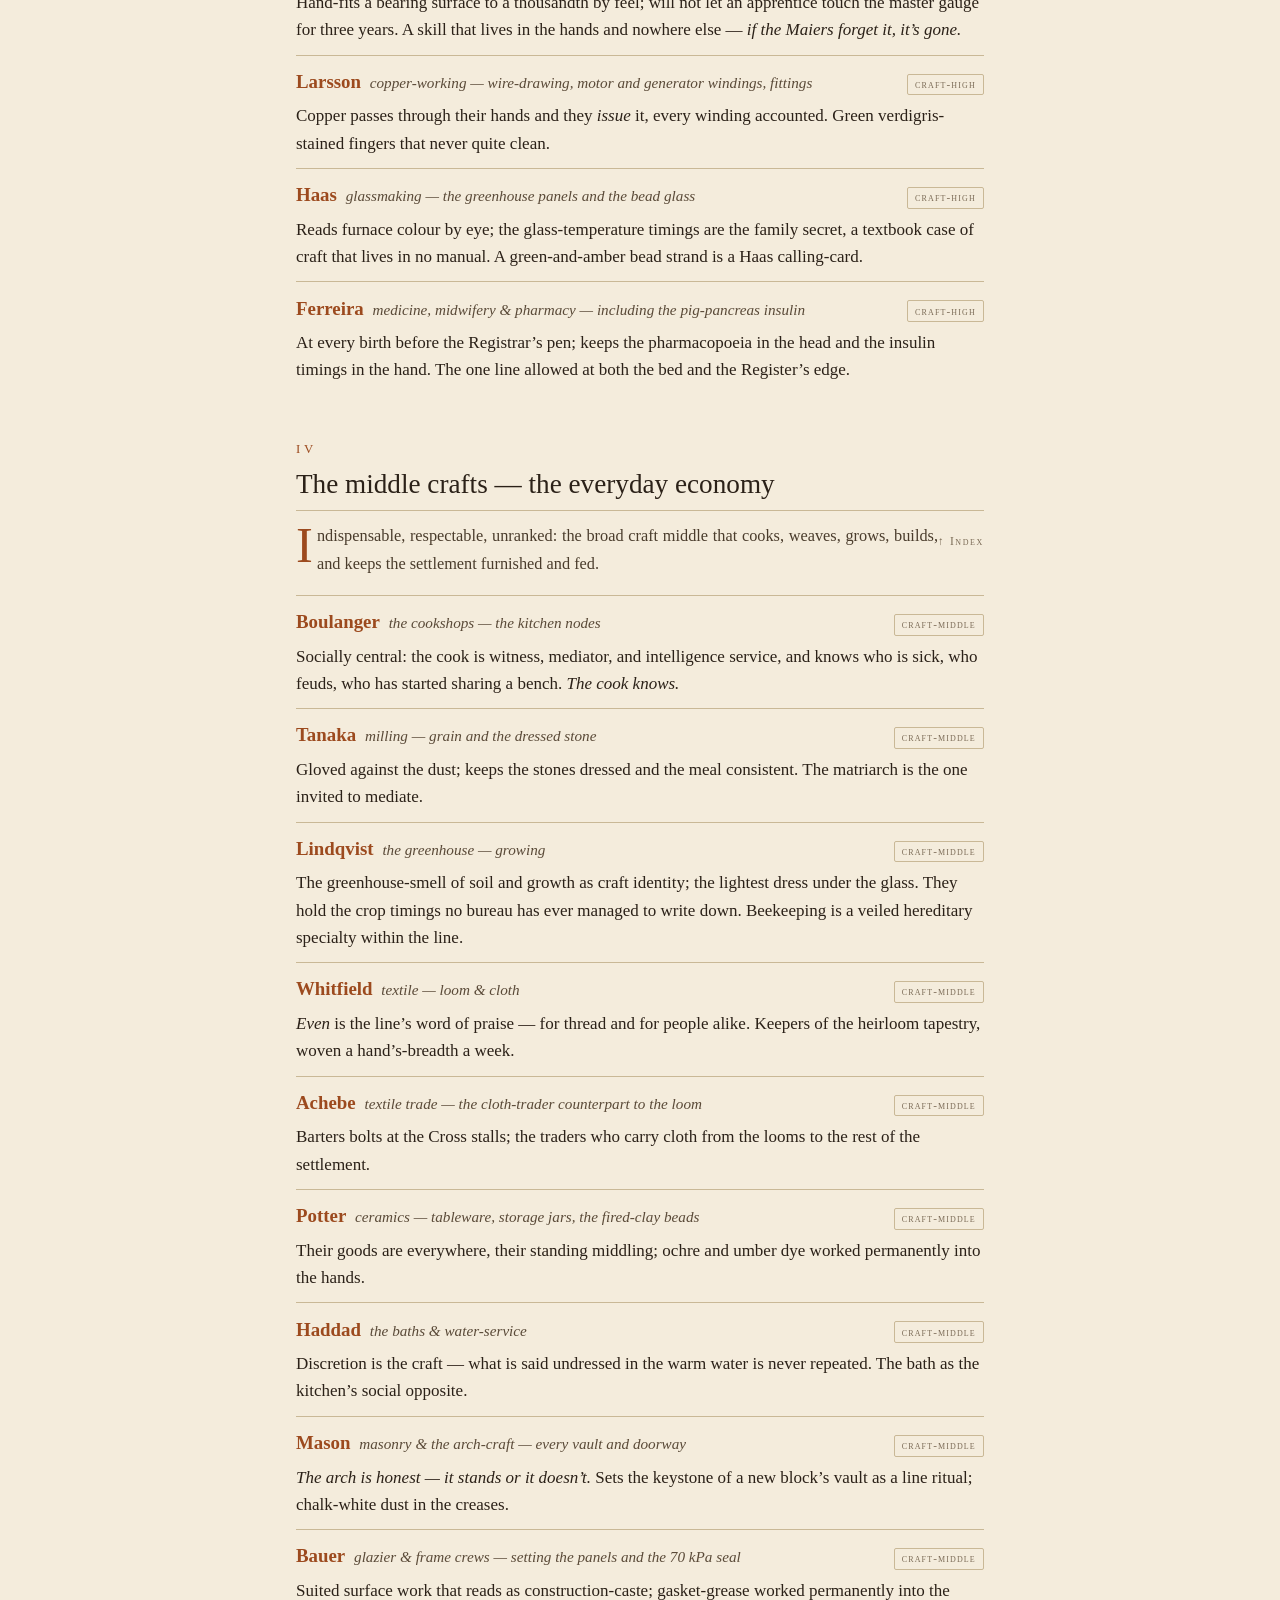
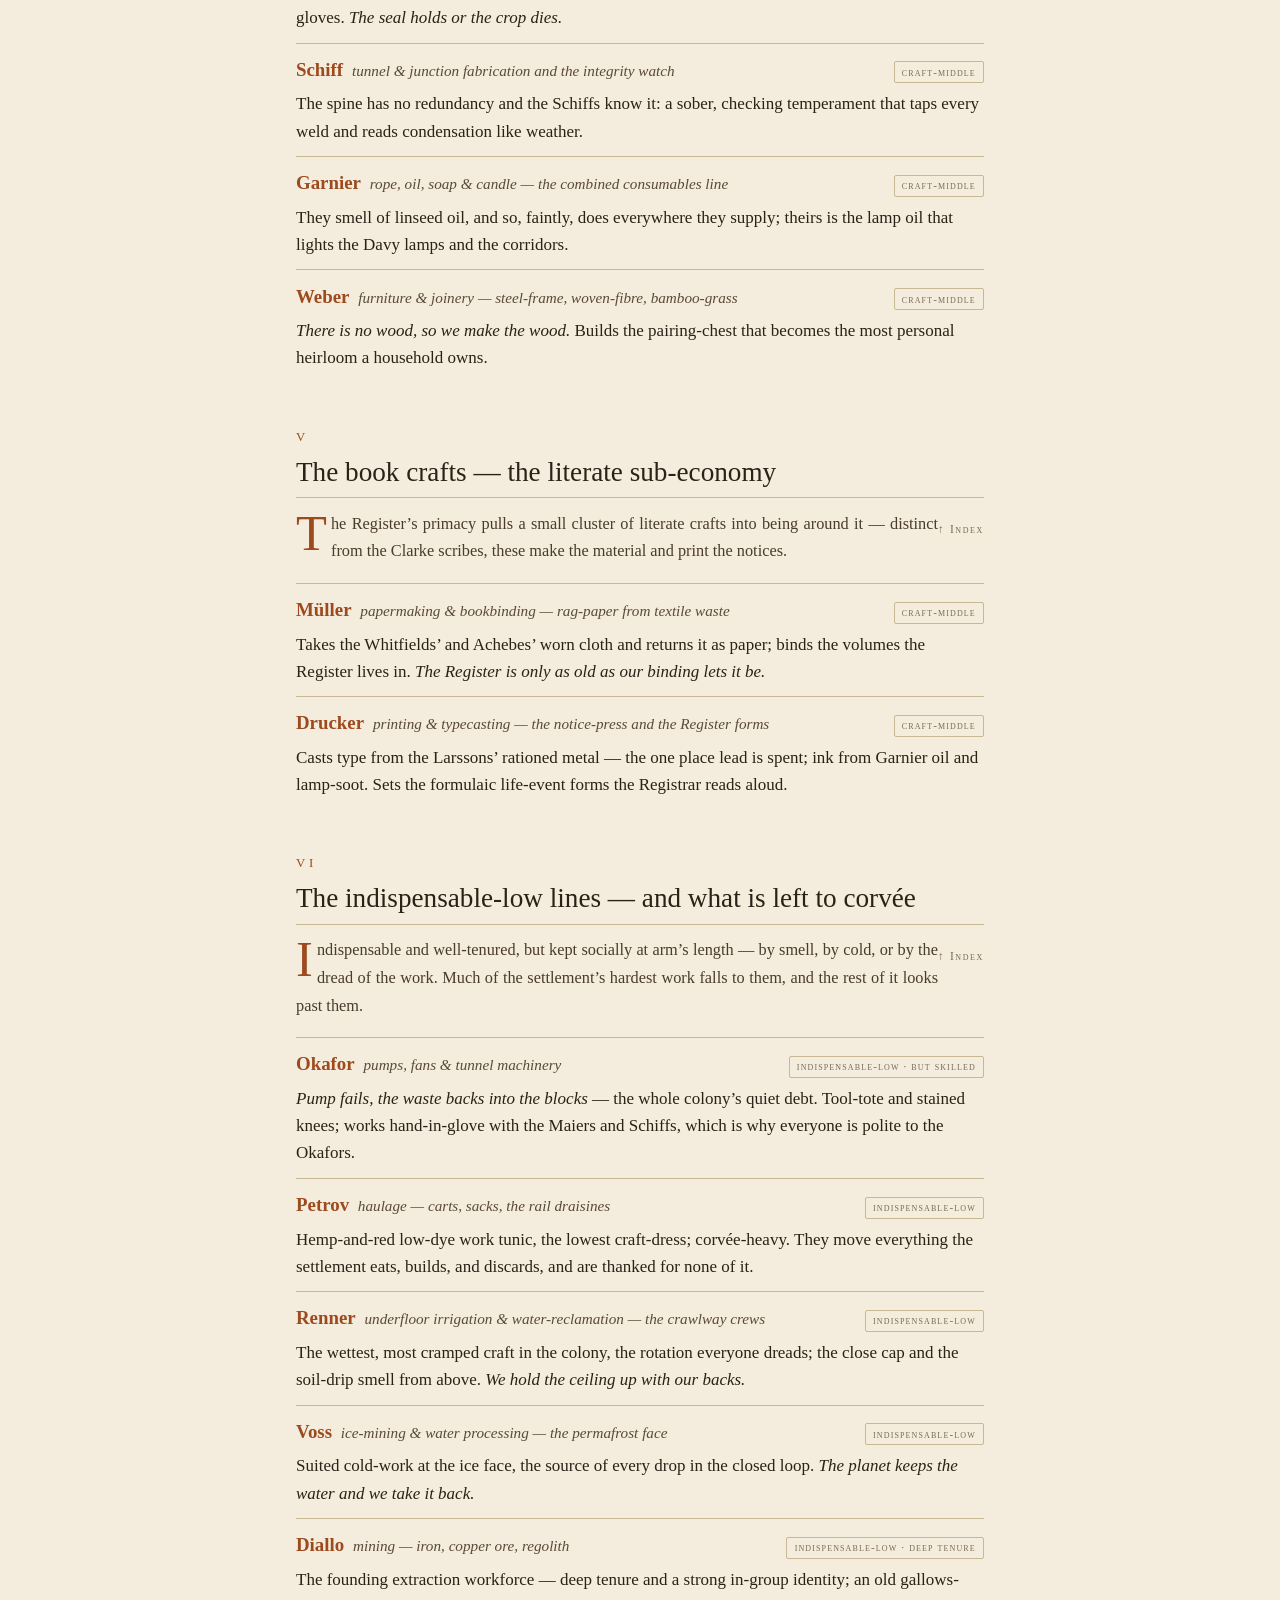
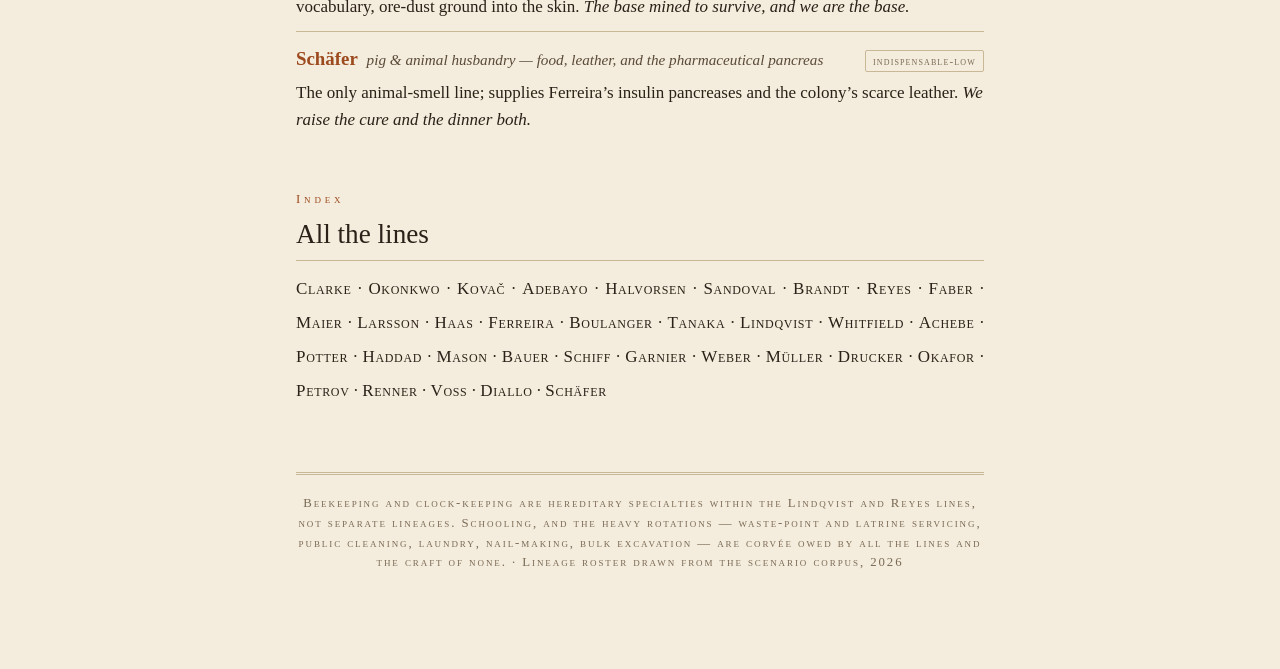
==== commit 49496fd6: "Publish companion volume from lang-experiment@11eadd1e24755ea9bc0e5ee7a062a0ae3e01346e bclewis1/lang" ====
--- a/lineages.html
+++ b/lineages.html
@@ -11,23 +11,24 @@
 <header class="titlepage">
   <div class="series">The Conlang Experiment · Companion Volume</div>
   <h1>Meeting the Lineages</h1>
-  <div class="subtitle">The thirty-odd descent-groups that run a colony of two hundred thousand — who holds the bureaus, who guards which craft, and a few of the faces from the plates</div>
+  <div class="subtitle">The founder-lines that feature in these plates — who guards which craft, with portraits of a few of the faces</div>
   <div class="imprint"><a class="backtop-inline" href="index.html">&larr; Cover · the other door is <em>The Settlement</em></a></div>
 </header>
-<div class="lin-intro"><p>A colony of two hundred thousand, grown from the two hundred-odd surnames of an
-ESA mission&rsquo;s founding crews, organises itself not by class or party but by
-<em>line</em> — a founder-surname that became, over ten generations, a craft, a body of
-guarded know-how, and an address in the Book. You marry <em>out</em> of your line; you
-inherit your craft <em>within</em> it. A weaver&rsquo;s child weaves; a smith&rsquo;s child smiths;
-and the dye-recipes, the furnace timings, the bearing-tolerances live in no manual
-but in the family&rsquo;s hands, which is why the death of a master is a loss the whole
-settlement feels.</p>
-<p>Some thirty lines carry the weight of the place. A few hold the seven bureaus and
-have become, without any law saying so, a patrician class. One — the atmosphere
-guild — deliberately stands outside that, the colony&rsquo;s one check on its own
-oligarchs. Most are craft-lines of the broad middle, respectable and unranked. And
-the lowest and most indispensable haul the goods, mine the ore and the ice, and
-hold the wet ceiling up with their backs. Here they are, by the company they keep.</p></div>
+<div class="lin-intro"><p>The settlement organises itself not by class or party but by <em>line</em> — a
+founder-surname that became, over the generations, a craft, a body of guarded
+know-how, and an address in the Book. You marry <em>out</em> of your line; you inherit
+your craft <em>within</em> it. A weaver&rsquo;s child weaves; a smith&rsquo;s child smiths; and the
+dye-recipes, the furnace timings, the bearing-tolerances live in no manual but in
+the family&rsquo;s hands, which is why the death of a master is a loss felt well beyond
+the household.</p>
+<p>These are the lines that feature in the plates of this volume — by no means all of
+them, only the ones we have met so far — gathered here by the standing their craft
+carries. Some hold the bureaus and the records; some keep the air, the copper, the
+glass, the machines, and the body; most are the broad craft middle that cooks,
+weaves, grows, and builds; and some do the hauling, the mining, and the wet,
+cramped work the rest depend on. How they hold together — who allies with whom,
+where the real power sits — is a larger question than a picture-book can answer,
+and is left for another volume.</p></div>
 <h2 class="chapter" id="featured"><span class="chno">Portraits</span>
 A few faces from the plates</h2>
 <div class="portrait-grid">
@@ -67,26 +68,26 @@
 <h2 class="chapter" id="patrician"><span class="chno">I</span>
 The patrician lines — the bureau-holders</h2>
 <a class="backtop" href="#contents-lin">&uarr; Index</a>
-<p class="lede">Seven bureaus — agriculture, stores, labour, construction, the Register, ritual, justice — held by a recognised patrician class descended mostly from the establishment core that became <em>the reason anyone survived</em> at the Incident. Theirs is administrative knowledge: how allocation actually works, where the discretionary margins are.</p>
+<p class="lede">The lines that hold the settlement&rsquo;s bureaus — agriculture, stores, labour, construction, the Register, ritual, justice. Theirs is administrative knowledge, kept within the family: how an allocation is actually made, where the margins of discretion lie.</p>
 <dl class="lineages">
   <dt><span class="lin-name">Clarke</span>
   <span class="lin-craft">the Register — scribes and custodians of the sacred Book</span><span class="lin-standing">patrician</span></dt>
   <dd>Keepers of the genealogy that decides who may pair with whom. Clean hands kept for the work, the finest blue-black dye, a discreet copper shoulder-pin. <em>What the Register says, was.</em></dd>
   <dt><span class="lin-name">Okonkwo</span>
-  <span class="lin-craft">the stores bureau — allocation</span><span class="lin-standing">patrician · core coalition</span></dt>
-  <dd>The wealthiest patrician line, holders of stores since the third generation; their lineage hall is the one place electric light is spent on display. <em>Stores remembers</em> — a half-threat about who got what.</dd>
+  <span class="lin-craft">the stores bureau — allocation</span><span class="lin-standing">patrician</span></dt>
+  <dd>A wealthy, long-tenured line that has held stores for generations; their lineage hall is the one place electric light is spent on display. <em>Stores remembers</em> — a half-threat about who got what.</dd>
   <dt><span class="lin-name">Kovač</span>
-  <span class="lin-craft">the labour bureau — corvée and the work-roster</span><span class="lin-standing">patrician · core coalition</span></dt>
-  <dd>Keepers of the corvée tally and the long memory of who owes days. A &lsquo;smith&rsquo; name that took the <em>administration</em> of labour, not the forge — a founding near-miss with the Fabers that both lines still retell differently.</dd>
+  <span class="lin-craft">the labour bureau — corvée and the work-roster</span><span class="lin-standing">patrician</span></dt>
+  <dd>Keepers of the corvée tally and the long memory of who owes days. A &lsquo;smith&rsquo; name that took the <em>administration</em> of labour rather than the forge.</dd>
   <dt><span class="lin-name">Adebayo</span>
   <span class="lin-craft">the construction bureau — block and tunnel expansion</span><span class="lin-standing">patrician</span></dt>
-  <dd>Reads a wall the way the cook reads an appetite; holds the growth-front decisions and pairs strategically into the mason and glass lines.</dd>
+  <dd>Reads a wall the way the cook reads an appetite; holds the growth-front decisions — where the next block opens, and when.</dd>
   <dt><span class="lin-name">Halvorsen</span>
   <span class="lin-craft">the agriculture bureau — crop priority over the greenhouse lines</span><span class="lin-standing">patrician</span></dt>
-  <dd>A research-agronomy origin turned growing authority; sets what is planted where. Quietly resented by the Lindqvists, who do the actual growing and keep the undocumented timings.</dd>
+  <dd>A research-agronomy origin turned growing authority; sets what is planted where, though the growing itself is the Lindqvists&rsquo; craft.</dd>
   <dt><span class="lin-name">Sandoval</span>
-  <span class="lin-craft">the ritual bureau — calendar, founding-narrative, legitimation</span><span class="lin-standing">patrician · ritual faction</span></dt>
-  <dd>Controls the colony&rsquo;s self-story; the softest power in the settlement and the most archaic speech. <em>The ritual faction controls the self-narrative.</em></dd>
+  <span class="lin-craft">the ritual bureau — calendar, founding-narrative, legitimation</span><span class="lin-standing">patrician</span></dt>
+  <dd>Keeper of the calendar and the founding story; the softest power in the settlement, and the most archaic speech.</dd>
   <dt><span class="lin-name">Brandt</span>
   <span class="lin-craft">the justice bureau — adjudication</span><span class="lin-standing">patrician</span></dt>
   <dd>Holds the adjudicator&rsquo;s bench at the junction chamber. The heaviest word in the line&rsquo;s keeping is the euphemism for exposure.</dd>
@@ -94,11 +95,11 @@
 <h2 class="chapter" id="guild"><span class="chno">II</span>
 The independent guild — outside the bureaus</h2>
 <a class="backtop" href="#contents-lin">&uarr; Index</a>
-<p class="lede">One institution stands outside the patrician system by founding design — the colony&rsquo;s single structural check on its own oligarchs.</p>
+<p class="lede">One line stands apart from the bureaus: the atmosphere guild, which keeps the air and takes its apprentices across the lines rather than by birth alone.</p>
 <dl class="lineages">
   <dt><span class="lin-name">Reyes</span>
   <span class="lin-craft">the atmosphere guild — the Watch, gas-processing, the monitor&rsquo;s round</span><span class="lin-standing">independent guild</span></dt>
-  <dd>Public readings, cross-line apprenticeship, the one institution the patricians cannot capture. The round as liturgy — same route, same Davy-lamp reading, same call into the speaking tube, twice a day for a career; the detector-bird carried along. Clock-keeping is a specialty within the line.</dd>
+  <dd>Public readings and cross-line apprenticeship. The round as liturgy — same route, same Davy-lamp reading, same call into the speaking tube, twice a day for a career; the detector-bird carried along. Clock-keeping is a specialty within the line.</dd>
 </dl>
 <h2 class="chapter" id="high"><span class="chno">III</span>
 The high crafts — prestige without a bureau</h2>
@@ -107,18 +108,18 @@
 <dl class="lineages">
   <dt><span class="lin-name">Faber</span>
   <span class="lin-craft">iron &amp; smithing — the central ironworks</span><span class="lin-standing">craft-high</span></dt>
-  <dd>The forge-smell and the burn-scars as identity; their forged buckles become lineage heirlooms. The unfriendly near-miss with the Kovač over who truly <em>are</em> the smiths.</dd>
+  <dd>The forge-smell and the burn-scars as identity; the buckles they forge become lineage heirlooms, handed down a grandparent at a time.</dd>
   <dt><span class="lin-name">Maier</span>
   <span class="lin-craft">precision machine shops — turbine, pump, fan, compressor fitters</span><span class="lin-standing">craft-high</span></dt>
-  <dd>Hand-fits a bearing surface to a thousandth by feel; will not let an apprentice touch the master gauge for three years. The most irreplaceable, least documentable skill in the colony — <em>if the Maiers forget it, it&rsquo;s gone.</em></dd>
+  <dd>Hand-fits a bearing surface to a thousandth by feel; will not let an apprentice touch the master gauge for three years. A skill that lives in the hands and nowhere else — <em>if the Maiers forget it, it&rsquo;s gone.</em></dd>
   <dt><span class="lin-name">Larsson</span>
   <span class="lin-craft">copper-working — wire-drawing, motor and generator windings, fittings</span><span class="lin-standing">craft-high</span></dt>
   <dd>Copper passes through their hands and they <em>issue</em> it, every winding accounted. Green verdigris-stained fingers that never quite clean.</dd>
   <dt><span class="lin-name">Haas</span>
   <span class="lin-craft">glassmaking — the greenhouse panels and the bead glass</span><span class="lin-standing">craft-high</span></dt>
-  <dd>Reads furnace colour by eye; the glass-temperature timings are the family secret — the colony&rsquo;s textbook case of undocumented craft. A green-and-amber bead strand is a Haas calling-card.</dd>
+  <dd>Reads furnace colour by eye; the glass-temperature timings are the family secret, a textbook case of craft that lives in no manual. A green-and-amber bead strand is a Haas calling-card.</dd>
   <dt><span class="lin-name">Ferreira</span>
-  <span class="lin-craft">medicine, midwifery &amp; pharmacy — including the pig-pancreas insulin</span><span class="lin-standing">craft-high · near-patrician</span></dt>
+  <span class="lin-craft">medicine, midwifery &amp; pharmacy — including the pig-pancreas insulin</span><span class="lin-standing">craft-high</span></dt>
   <dd>At every birth before the Registrar&rsquo;s pen; keeps the pharmacopoeia in the head and the insulin timings in the hand. The one line allowed at both the bed and the Register&rsquo;s edge.</dd>
 </dl>
 <h2 class="chapter" id="middle"><span class="chno">IV</span>
@@ -134,13 +135,13 @@
   <dd>Gloved against the dust; keeps the stones dressed and the meal consistent. The matriarch is the one invited to mediate.</dd>
   <dt><span class="lin-name">Lindqvist</span>
   <span class="lin-craft">the greenhouse — growing</span><span class="lin-standing">craft-middle</span></dt>
-  <dd>The greenhouse-smell of soil and growth as craft identity; the lightest dress in the colony. They hold the undocumented crop timings the Halvorsen bureau lacks. Beekeeping is a veiled hereditary specialty within the line.</dd>
+  <dd>The greenhouse-smell of soil and growth as craft identity; the lightest dress under the glass. They hold the crop timings no bureau has ever managed to write down. Beekeeping is a veiled hereditary specialty within the line.</dd>
   <dt><span class="lin-name">Whitfield</span>
   <span class="lin-craft">textile — loom &amp; cloth</span><span class="lin-standing">craft-middle</span></dt>
-  <dd><em>Even</em> is the line&rsquo;s word of praise — for thread and for people alike. Keepers of the heirloom tapestry; friendly rivals to the Achebe.</dd>
+  <dd><em>Even</em> is the line&rsquo;s word of praise — for thread and for people alike. Keepers of the heirloom tapestry, woven a hand&rsquo;s-breadth a week.</dd>
   <dt><span class="lin-name">Achebe</span>
   <span class="lin-craft">textile trade — the cloth-trader counterpart to the loom</span><span class="lin-standing">craft-middle</span></dt>
-  <dd>Barters bolts at the Cross stalls; the friendly Whitfield/Achebe rivalry over thread runs three centuries deep.</dd>
+  <dd>Barters bolts at the Cross stalls; the traders who carry cloth from the looms to the rest of the settlement.</dd>
   <dt><span class="lin-name">Potter</span>
   <span class="lin-craft">ceramics — tableware, storage jars, the fired-clay beads</span><span class="lin-standing">craft-middle</span></dt>
   <dd>Their goods are everywhere, their standing middling; ochre and umber dye worked permanently into the hands.</dd>
@@ -158,7 +159,7 @@
   <dd>The spine has no redundancy and the Schiffs know it: a sober, checking temperament that taps every weld and reads condensation like weather.</dd>
   <dt><span class="lin-name">Garnier</span>
   <span class="lin-craft">rope, oil, soap &amp; candle — the combined consumables line</span><span class="lin-standing">craft-middle</span></dt>
-  <dd>Smell of linseed oil, the colony&rsquo;s most pervasive everyday smell; supplies the lamp oil that lights every Davy lamp and corridor.</dd>
+  <dd>They smell of linseed oil, and so, faintly, does everywhere they supply; theirs is the lamp oil that lights the Davy lamps and the corridors.</dd>
   <dt><span class="lin-name">Weber</span>
   <span class="lin-craft">furniture &amp; joinery — steel-frame, woven-fibre, bamboo-grass</span><span class="lin-standing">craft-middle</span></dt>
   <dd><em>There is no wood, so we make the wood.</em> Builds the pairing-chest that becomes the most personal heirloom a household owns.</dd>
@@ -178,14 +179,14 @@
 <h2 class="chapter" id="low"><span class="chno">VI</span>
 The indispensable-low lines — and what is left to corvée</h2>
 <a class="backtop" href="#contents-lin">&uarr; Index</a>
-<p class="lede">Indispensable and well-tenured, but kept socially at arm&rsquo;s length — by smell, by cold, or by the dread of the work. The colony rests on their backs and looks past them.</p>
+<p class="lede">Indispensable and well-tenured, but kept socially at arm&rsquo;s length — by smell, by cold, or by the dread of the work. Much of the settlement&rsquo;s hardest work falls to them, and the rest of it looks past them.</p>
 <dl class="lineages">
   <dt><span class="lin-name">Okafor</span>
   <span class="lin-craft">pumps, fans &amp; tunnel machinery</span><span class="lin-standing">indispensable-low · but skilled</span></dt>
   <dd><em>Pump fails, the waste backs into the blocks</em> — the whole colony&rsquo;s quiet debt. Tool-tote and stained knees; works hand-in-glove with the Maiers and Schiffs, which is why everyone is polite to the Okafors.</dd>
   <dt><span class="lin-name">Petrov</span>
   <span class="lin-craft">haulage — carts, sacks, the rail draisines</span><span class="lin-standing">indispensable-low</span></dt>
-  <dd>Hemp-and-red low-dye work tunic, the lowest craft-dress; corvée-heavy. The running schedule grievance with the pump line, staged at the kitchen mediation.</dd>
+  <dd>Hemp-and-red low-dye work tunic, the lowest craft-dress; corvée-heavy. They move everything the settlement eats, builds, and discards, and are thanked for none of it.</dd>
   <dt><span class="lin-name">Renner</span>
   <span class="lin-craft">underfloor irrigation &amp; water-reclamation — the crawlway crews</span><span class="lin-standing">indispensable-low</span></dt>
   <dd>The wettest, most cramped craft in the colony, the rotation everyone dreads; the close cap and the soil-drip smell from above. <em>We hold the ceiling up with our backs.</em></dd>
@@ -194,7 +195,7 @@
   <dd>Suited cold-work at the ice face, the source of every drop in the closed loop. <em>The planet keeps the water and we take it back.</em></dd>
   <dt><span class="lin-name">Diallo</span>
   <span class="lin-craft">mining — iron, copper ore, regolith</span><span class="lin-standing">indispensable-low · deep tenure</span></dt>
-  <dd>The founding extraction workforce — the largest functional group and the strongest in-group identity; the oldest gallows-vocabulary in the colony, ore-dust ground into the skin. <em>The base mined to survive, and we are the base.</em></dd>
+  <dd>The founding extraction workforce — deep tenure and a strong in-group identity; an old gallows-vocabulary, ore-dust ground into the skin. <em>The base mined to survive, and we are the base.</em></dd>
   <dt><span class="lin-name">Schäfer</span>
   <span class="lin-craft">pig &amp; animal husbandry — food, leather, and the pharmaceutical pancreas</span><span class="lin-standing">indispensable-low</span></dt>
   <dd>The only animal-smell line; supplies Ferreira&rsquo;s insulin pancreases and the colony&rsquo;s scarce leather. <em>We raise the cure and the dinner both.</em></dd>
